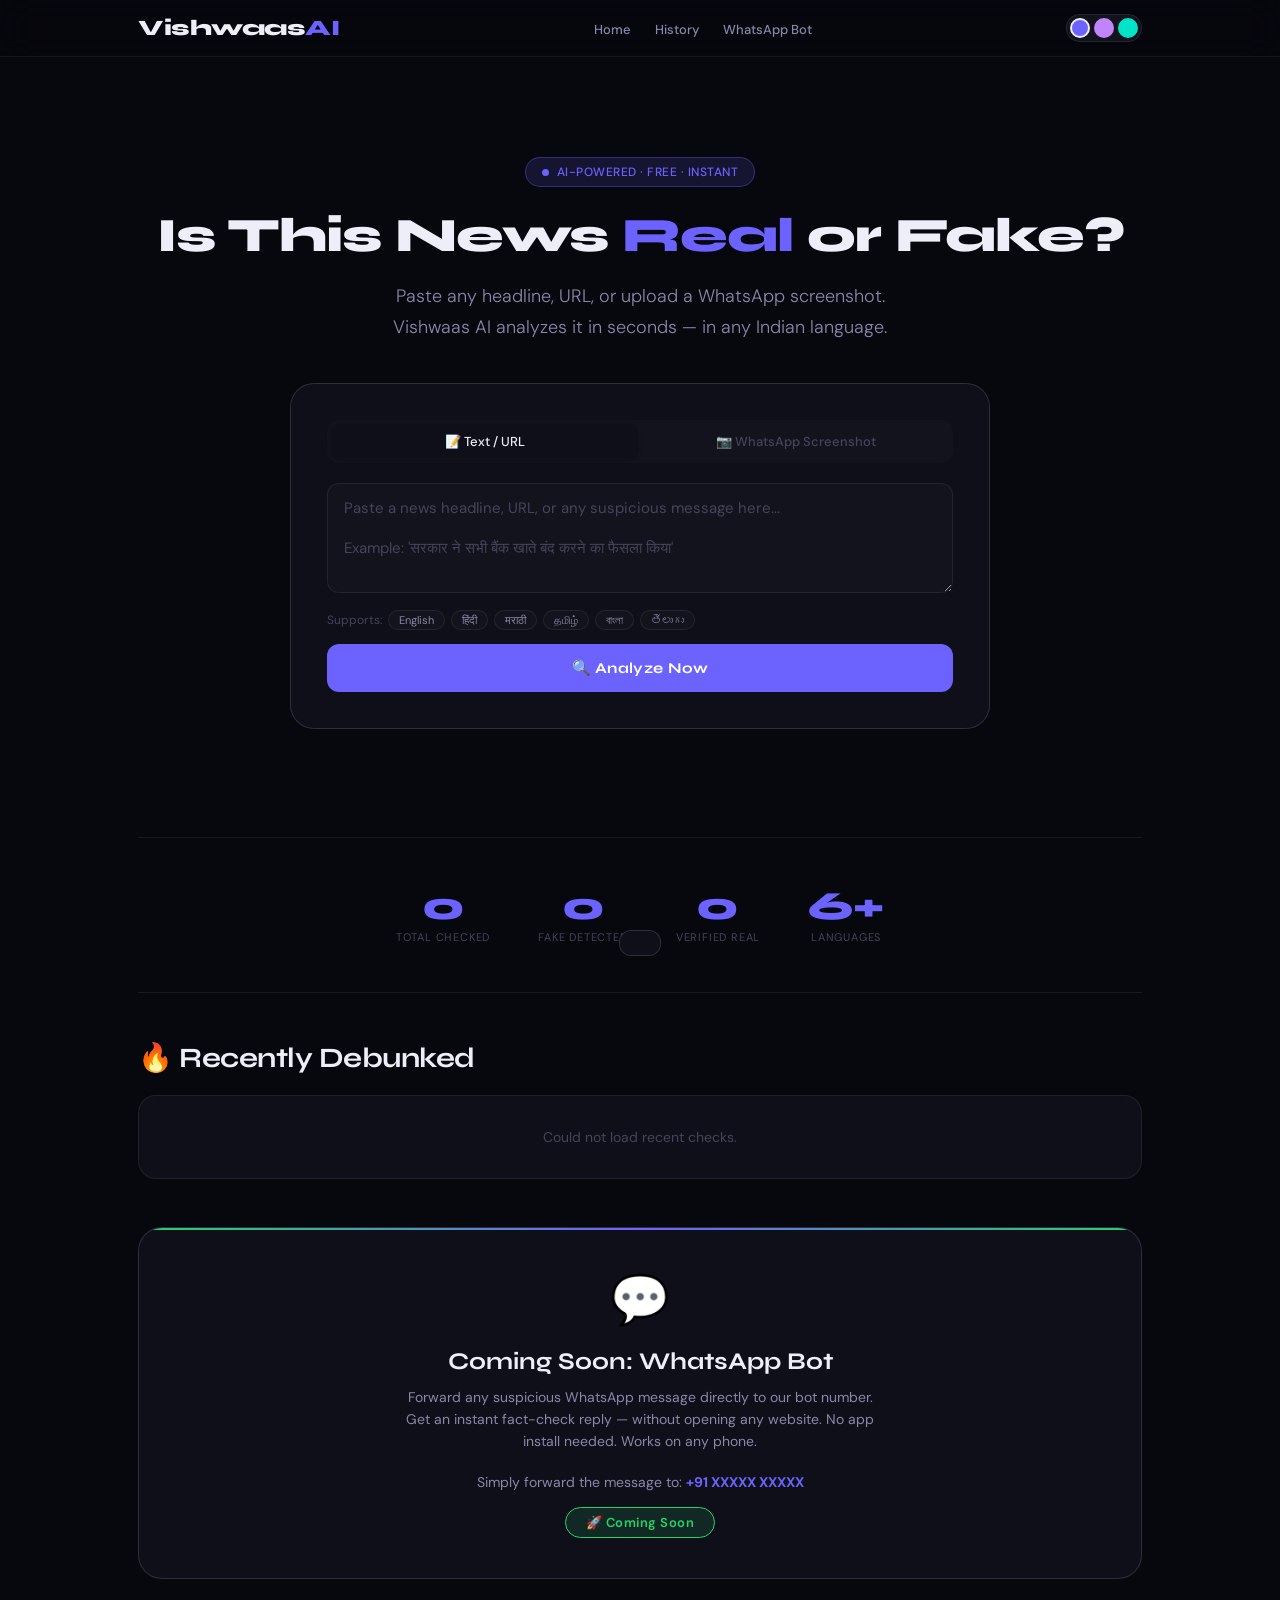
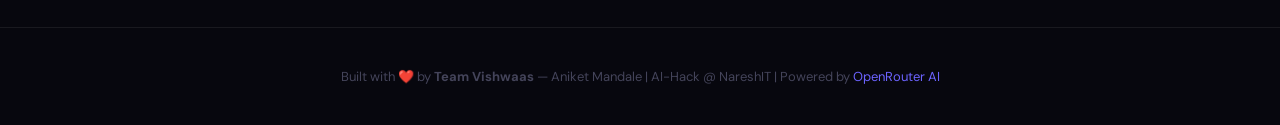
==== frontend/index.html @ a2ff75b3 "Initial commit - Vishwaas AI" ====
<!DOCTYPE html>
<html lang="en" data-theme="purple">
<head>
  <meta charset="UTF-8" />
  <meta name="viewport" content="width=device-width, initial-scale=1.0" />
  <title>Vishwaas AI — Fake News Detector for India</title>
  <meta name="description" content="AI-powered fake news detector for India. Supports Hindi, Marathi, Tamil, Bengali and more." />
  <link rel="stylesheet" href="style.css" />
  <link rel="manifest" href="manifest.json" />
  <meta name="theme-color" content="#6c63ff" />
</head>
<body>

<!-- Loading Overlay -->
<div class="loading-overlay" id="loadingOverlay">
  <div class="loading-spinner"></div>
  <div class="loading-text">Vishwaas AI is analyzing...</div>
  <div class="loading-sub">This takes 3–5 seconds</div>
</div>

<!-- Toast -->
<div class="toast" id="toast"></div>

<!-- Navbar -->
<nav class="navbar">
  <div class="container navbar-inner">
    <a href="index.html" class="navbar-logo">Vishwaas<span>AI</span></a>
    <ul class="navbar-links">
      <li><a href="index.html">Home</a></li>
      <li><a href="history.html">History</a></li>
      <li><a href="#whatsapp">WhatsApp Bot</a></li>
    </ul>
    <div class="navbar-right">
      <div class="theme-switcher">
        <button class="theme-btn t-purple active" onclick="setTheme('purple')" title="Purple"></button>
        <button class="theme-btn t-lilac" onclick="setTheme('lilac')" title="Lilac"></button>
        <button class="theme-btn t-teal" onclick="setTheme('teal')" title="Teal"></button>
      </div>
    </div>
  </div>
</nav>

<!-- Hero -->
<section class="hero">
  <div class="container">
    <div class="hero-badge fadeUp">
      <span class="badge-dot"></span>
      AI-Powered · Free · Instant
    </div>
    <h1 class="hero-title fadeUp d1">
      Is This News <span class="accent">Real</span> or Fake?
    </h1>
    <p class="hero-subtitle fadeUp d2">
      Paste any headline, URL, or upload a WhatsApp screenshot.
      Vishwaas AI analyzes it in seconds — in any Indian language.
    </p>

    <!-- Input Card -->
    <div class="input-card fadeUp d3">

      <!-- Tabs -->
      <div class="input-tabs">
        <button class="tab-btn active" id="tabText" onclick="switchTab('text')">📝 Text / URL</button>
        <button class="tab-btn" id="tabImage" onclick="switchTab('image')">📷 WhatsApp Screenshot</button>
      </div>

      <!-- Text Input -->
      <div id="textInputWrap">
        <textarea
          class="input-field"
          id="textInput"
          placeholder="Paste a news headline, URL, or any suspicious message here...&#10;&#10;Example: 'सरकार ने सभी बैंक खाते बंद करने का फैसला किया'"
          rows="4"
        ></textarea>
      </div>

      <!-- Image Upload -->
      <div class="upload-area" id="uploadArea" onclick="document.getElementById('imageInput').click()">
        <input type="file" id="imageInput" accept="image/*" onchange="handleImageSelect(event)" />
        <div class="upload-icon">📲</div>
        <div class="upload-text">Click to upload WhatsApp screenshot</div>
        <div class="upload-sub">Supports JPG, PNG — Max 5MB</div>
        <img id="uploadPreview" class="upload-preview" alt="Preview" />
      </div>

      <!-- Language Hint -->
      <div class="lang-hint">
        <span>Supports:</span>
        <span class="lang-pill">English</span>
        <span class="lang-pill">हिंदी</span>
        <span class="lang-pill">मराठी</span>
        <span class="lang-pill">தமிழ்</span>
        <span class="lang-pill">বাংলা</span>
        <span class="lang-pill">తెలుగు</span>
      </div>

      <!-- Analyze Button -->
      <button class="btn-analyze" id="analyzeBtn" onclick="analyze()">
        🔍 Analyze Now
      </button>

    </div>
  </div>
</section>

<!-- Stats Strip -->
<section class="container">
  <div class="stats-strip fadeUp">
    <div class="stat-item">
      <div class="stat-num" id="statTotal">0</div>
      <div class="stat-label">Total Checked</div>
    </div>
    <div class="stat-item">
      <div class="stat-num" id="statFake">0</div>
      <div class="stat-label">Fake Detected</div>
    </div>
    <div class="stat-item">
      <div class="stat-num" id="statReal">0</div>
      <div class="stat-label">Verified Real</div>
    </div>
    <div class="stat-item">
      <div class="stat-num" id="statLangs">6+</div>
      <div class="stat-label">Languages</div>
    </div>
  </div>
</section>

<!-- Recently Debunked -->
<section class="container">
  <h2 class="section-title fadeUp">🔥 Recently Debunked</h2>
  <div class="feed-grid" id="feedGrid">
    <!-- Populated by JS -->
    <div class="feed-card">
      <div class="feed-card-top">
        <div class="verdict-badge UNCERTAIN">Loading...</div>
      </div>
      <div class="feed-card-text">Fetching recent checks...</div>
    </div>
  </div>
</section>

<!-- WhatsApp Coming Soon -->
<section class="container" id="whatsapp">
  <div class="whatsapp-section fadeUp">
    <span class="whatsapp-icon">💬</span>
    <h2 class="whatsapp-title">Coming Soon: WhatsApp Bot</h2>
    <p class="whatsapp-desc">
      Forward any suspicious WhatsApp message directly to our bot number.
      Get an instant fact-check reply — without opening any website.
      No app install needed. Works on any phone.
    </p>
    <div style="margin-bottom:16px; font-size:14px; color:var(--text-secondary);">
      Simply forward the message to: <strong style="color:var(--accent)">+91 XXXXX XXXXX</strong>
    </div>
    <span class="coming-soon-badge">🚀 Coming Soon</span>
  </div>
</section>

<!-- Footer -->
<footer class="footer">
  <div class="container">
    <p class="footer-text">
      Built with ❤️ by <strong>Team Vishwaas</strong> — Aniket Mandale |
      AI-Hack @ NareshIT |
      Powered by <a href="https://openrouter.ai" target="_blank">OpenRouter AI</a>
    </p>
  </div>
</footer>

<script>
  // ── CONFIG ──
  const API_URL = 'http://localhost:8000';

  // ── THEME ──
  function setTheme(theme) {
    document.documentElement.setAttribute('data-theme', theme);
    localStorage.setItem('vishwaas-theme', theme);
    document.querySelectorAll('.theme-btn').forEach(btn => btn.classList.remove('active'));
    document.querySelector(`.t-${theme}`).classList.add('active');
  }

  // Load saved theme
  const savedTheme = localStorage.getItem('vishwaas-theme') || 'purple';
  setTheme(savedTheme);

  // ── TABS ──
  let currentTab = 'text';
  function switchTab(tab) {
    currentTab = tab;
    document.getElementById('tabText').classList.toggle('active', tab === 'text');
    document.getElementById('tabImage').classList.toggle('active', tab === 'image');
    document.getElementById('textInputWrap').style.display = tab === 'text' ? 'block' : 'none';
    document.getElementById('uploadArea').classList.toggle('active-tab', tab === 'image');
  }

  // ── IMAGE UPLOAD ──
  let selectedFile = null;
  function handleImageSelect(event) {
    const file = event.target.files[0];
    if (!file) return;
    selectedFile = file;
    const reader = new FileReader();
    reader.onload = (e) => {
      const preview = document.getElementById('uploadPreview');
      preview.src = e.target.result;
      preview.style.display = 'block';
    };
    reader.readAsDataURL(file);
  }

  // ── ANALYZE ──
  async function analyze() {
    const btn = document.getElementById('analyzeBtn');
    const overlay = document.getElementById('loadingOverlay');

    if (currentTab === 'text') {
      const text = document.getElementById('textInput').value.trim();
      if (!text || text.length < 5) {
        showToast('Please enter a headline or URL to analyze', 'error');
        return;
      }
      btn.disabled = true;
      btn.innerHTML = '<div class="btn-spinner"></div> Analyzing...';
      overlay.classList.add('show');

      try {
        const response = await fetch(`${API_URL}/analyze`, {
          method: 'POST',
          headers: { 'Content-Type': 'application/json' },
          body: JSON.stringify({ text: text, input_type: 'text' })
        });

        if (!response.ok) throw new Error('Analysis failed');
        const result = await response.json();
        sessionStorage.setItem('vishwaas-result', JSON.stringify(result));
        sessionStorage.setItem('vishwaas-input', text);
        window.location.href = 'result.html';

      } catch (err) {
        overlay.classList.remove('show');
        showToast('Analysis failed. Please try again.', 'error');
        btn.disabled = false;
        btn.innerHTML = '🔍 Analyze Now';
      }

    } else {
      if (!selectedFile) {
        showToast('Please select an image to analyze', 'error');
        return;
      }
      btn.disabled = true;
      btn.innerHTML = '<div class="btn-spinner"></div> Reading image...';
      overlay.classList.add('show');

      try {
        const formData = new FormData();
        formData.append('file', selectedFile);

        const response = await fetch(`${API_URL}/analyze-image`, {
          method: 'POST',
          body: formData
        });

        if (!response.ok) throw new Error('Image analysis failed');
        const result = await response.json();
        sessionStorage.setItem('vishwaas-result', JSON.stringify(result));
        sessionStorage.setItem('vishwaas-input', `[Image: ${selectedFile.name}]`);
        window.location.href = 'result.html';

      } catch (err) {
        overlay.classList.remove('show');
        showToast('Image analysis failed. Please try again.', 'error');
        btn.disabled = false;
        btn.innerHTML = '🔍 Analyze Now';
      }
    }
  }

  // ── LOAD STATS ──
  async function loadStats() {
    try {
      const res = await fetch(`${API_URL}/stats`);
      const data = await res.json();
      animateNum('statTotal', data.total);
      animateNum('statFake', data.fake);
      animateNum('statReal', data.real);
    } catch (e) {}
  }

  function animateNum(id, target) {
    const el = document.getElementById(id);
    if (!el || target === 0) return;
    let current = 0;
    const step = Math.ceil(target / 30);
    const interval = setInterval(() => {
      current = Math.min(current + step, target);
      el.textContent = current;
      if (current >= target) clearInterval(interval);
    }, 40);
  }

  // ── LOAD RECENT FEED ──
  async function loadFeed() {
    try {
      const res = await fetch(`${API_URL}/recent?limit=6`);
      const data = await res.json();
      const grid = document.getElementById('feedGrid');

      if (!data.checks || data.checks.length === 0) {
        grid.innerHTML = `
          <div class="feed-card" style="grid-column:1/-1; text-align:center; padding:32px;">
            <div style="color:var(--text-muted); font-size:14px;">
              No checks yet — be the first to analyze something!
            </div>
          </div>`;
        return;
      }

      grid.innerHTML = data.checks.map(check => `
        <div class="feed-card fadeIn">
          <div class="feed-card-top">
            <span class="verdict-badge ${check.verdict}">${check.verdict}</span>
            <span style="font-size:12px;color:var(--text-muted)">${check.overall_score}/100</span>
          </div>
          <div class="feed-card-text">${escapeHtml(check.input_text)}</div>
          <div class="feed-card-meta">
            <span>🌐 ${check.detected_language || 'Unknown'}</span>
            <span>${timeAgo(check.created_at)}</span>
          </div>
        </div>
      `).join('');
    } catch (e) {
      document.getElementById('feedGrid').innerHTML = `
        <div class="feed-card" style="grid-column:1/-1; text-align:center; padding:32px;">
          <div style="color:var(--text-muted); font-size:14px;">Could not load recent checks.</div>
        </div>`;
    }
  }

  // ── TOAST ──
  function showToast(msg, type = '') {
    const toast = document.getElementById('toast');
    toast.textContent = msg;
    toast.className = `toast show ${type}`;
    setTimeout(() => toast.classList.remove('show'), 3000);
  }

  // ── HELPERS ──
  function escapeHtml(text) {
    return text.replace(/&/g,'&amp;').replace(/</g,'&lt;').replace(/>/g,'&gt;').replace(/"/g,'&quot;');
  }

  function timeAgo(dateStr) {
    const diff = (Date.now() - new Date(dateStr)) / 1000;
    if (diff < 60) return 'just now';
    if (diff < 3600) return `${Math.floor(diff/60)}m ago`;
    if (diff < 86400) return `${Math.floor(diff/3600)}h ago`;
    return `${Math.floor(diff/86400)}d ago`;
  }

  // Enter key to analyze
  document.getElementById('textInput').addEventListener('keydown', (e) => {
    if (e.key === 'Enter' && e.ctrlKey) analyze();
  });

  // Init
  loadStats();
  loadFeed();
</script>

</body>
</html>
---- frontend/style.css ----
@import url('https://fonts.googleapis.com/css2?family=Syne:wght@400;600;700;800&family=DM+Sans:ital,opsz,wght@0,9..40,300;0,9..40,400;0,9..40,500&display=swap');

*, *::before, *::after { box-sizing: border-box; margin: 0; padding: 0; }

/* ── THEME VARIABLES ── */
:root {
  --font-display: 'Syne', sans-serif;
  --font-body: 'DM Sans', sans-serif;
  --radius-sm: 8px;
  --radius-md: 12px;
  --radius-lg: 18px;
  --radius-xl: 24px;
}

/* Theme 1: Purple (default) */
[data-theme="purple"], :root {
  --bg: #07070e;
  --bg-card: #0f0f1a;
  --bg-input: #13131e;
  --bg-hover: #1a1a28;
  --border: rgba(255,255,255,0.07);
  --border-md: rgba(255,255,255,0.13);
  --text-primary: #eeeef8;
  --text-secondary: #8888a8;
  --text-muted: #44445a;
  --accent: #6c63ff;
  --accent-light: #8b85ff;
  --accent-dim: rgba(108,99,255,0.15);
  --accent-glow: rgba(108,99,255,0.35);
  --real: #00e676;
  --real-bg: rgba(0,230,118,0.1);
  --fake: #ff3d57;
  --fake-bg: rgba(255,61,87,0.1);
  --uncertain: #ffd740;
  --uncertain-bg: rgba(255,215,64,0.1);
}

/* Theme 2: Lilac */
[data-theme="lilac"] {
  --bg: #0e0a14;
  --bg-card: #160f20;
  --bg-input: #1c1428;
  --bg-hover: #231a30;
  --border: rgba(200,180,255,0.08);
  --border-md: rgba(200,180,255,0.15);
  --text-primary: #f0ecff;
  --text-secondary: #9980cc;
  --text-muted: #4a3870;
  --accent: #c084fc;
  --accent-light: #d8b4fe;
  --accent-dim: rgba(192,132,252,0.12);
  --accent-glow: rgba(192,132,252,0.3);
  --real: #00e676;
  --real-bg: rgba(0,230,118,0.1);
  --fake: #ff3d57;
  --fake-bg: rgba(255,61,87,0.1);
  --uncertain: #ffd740;
  --uncertain-bg: rgba(255,215,64,0.1);
}

/* Theme 4: Teal */
[data-theme="teal"] {
  --bg: #020f0f;
  --bg-card: #051515;
  --bg-input: #071a1a;
  --bg-hover: #0a2020;
  --border: rgba(0,255,200,0.07);
  --border-md: rgba(0,255,200,0.14);
  --text-primary: #e0fff8;
  --text-secondary: #60a898;
  --text-muted: #2a5048;
  --accent: #00e5c8;
  --accent-light: #33ebd4;
  --accent-dim: rgba(0,229,200,0.12);
  --accent-glow: rgba(0,229,200,0.3);
  --real: #00e676;
  --real-bg: rgba(0,230,118,0.1);
  --fake: #ff3d57;
  --fake-bg: rgba(255,61,87,0.1);
  --uncertain: #ffd740;
  --uncertain-bg: rgba(255,215,64,0.1);
}

/* ── BASE ── */
html { scroll-behavior: smooth; }
body {
  font-family: var(--font-body);
  background: var(--bg);
  color: var(--text-primary);
  min-height: 100vh;
  -webkit-font-smoothing: antialiased;
  transition: background 0.3s, color 0.3s;
}
::-webkit-scrollbar { width: 5px; }
::-webkit-scrollbar-track { background: transparent; }
::-webkit-scrollbar-thumb { background: var(--border-md); border-radius: 99px; }

/* ── ANIMATIONS ── */
@keyframes fadeUp {
  from { opacity:0; transform:translateY(20px); }
  to { opacity:1; transform:translateY(0); }
}
@keyframes fadeIn { from { opacity:0; } to { opacity:1; } }
@keyframes spin { to { transform:rotate(360deg); } }
@keyframes pulse {
  0%,100% { opacity:1; transform:scale(1); }
  50% { opacity:0.5; transform:scale(0.85); }
}
@keyframes gauge {
  from { stroke-dashoffset: 280; }
}

.fadeUp { animation: fadeUp 0.5s cubic-bezier(.22,1,.36,1) both; }
.fadeIn { animation: fadeIn 0.4s ease both; }
.d1 { animation-delay: 0.1s; }
.d2 { animation-delay: 0.2s; }
.d3 { animation-delay: 0.3s; }
.d4 { animation-delay: 0.4s; }
.d5 { animation-delay: 0.5s; }

/* ── LAYOUT ── */
.container {
  width: 100%;
  max-width: 1100px;
  margin: 0 auto;
  padding: 0 16px;
}
@media(min-width:640px) { .container { padding: 0 28px; } }
@media(min-width:1024px) { .container { padding: 0 48px; } }

/* ── NAVBAR ── */
.navbar {
  position: sticky;
  top: 0;
  z-index: 100;
  background: rgba(7,7,14,0.85);
  backdrop-filter: blur(20px);
  border-bottom: 1px solid var(--border);
  padding: 14px 0;
  transition: background 0.3s;
}
[data-theme="blue"] .navbar { background: rgba(240,244,255,0.9); }

.navbar-inner {
  display: flex;
  align-items: center;
  justify-content: space-between;
  gap: 16px;
}
.navbar-logo {
  font-family: var(--font-display);
  font-size: clamp(16px, 4vw, 22px);
  font-weight: 800;
  letter-spacing: -0.5px;
  color: var(--text-primary);
  text-decoration: none;
  white-space: nowrap;
}
.navbar-logo span { color: var(--accent); }

.navbar-links {
  display: none;
  gap: 24px;
  list-style: none;
}
@media(min-width:640px) { .navbar-links { display: flex; } }
.navbar-links a {
  font-size: 13px;
  font-weight: 500;
  color: var(--text-secondary);
  text-decoration: none;
  transition: color 0.2s;
}
.navbar-links a:hover { color: var(--text-primary); }

.navbar-right {
  display: flex;
  align-items: center;
  gap: 8px;
}

/* Theme switcher */
.theme-switcher {
  display: flex;
  gap: 4px;
  background: var(--bg-input);
  border: 1px solid var(--border);
  border-radius: 99px;
  padding: 3px;
}
.theme-btn {
  width: 20px;
  height: 20px;
  border-radius: 50%;
  border: 2px solid transparent;
  cursor: pointer;
  transition: transform 0.2s, border-color 0.2s;
}
.theme-btn:hover { transform: scale(1.2); }
.theme-btn.active { border-color: var(--text-primary); }
.theme-btn.t-purple { background: #6c63ff; }
.theme-btn.t-lilac  { background: #c084fc; }
.theme-btn.t-teal   { background: #00e5c8; }

/* ── HERO ── */
.hero {
  padding: clamp(48px,10vw,100px) 0 clamp(32px,6vw,60px);
  text-align: center;
}
.hero-badge {
  display: inline-flex;
  align-items: center;
  gap: 8px;
  background: var(--accent-dim);
  border: 1px solid var(--accent-glow);
  border-radius: 99px;
  padding: 6px 16px;
  font-size: 12px;
  font-weight: 500;
  color: var(--accent);
  margin-bottom: 24px;
  letter-spacing: 0.5px;
  text-transform: uppercase;
}
.badge-dot {
  width: 7px; height: 7px;
  background: var(--accent);
  border-radius: 50%;
  animation: pulse 1.5s ease infinite;
}
.hero-title {
  font-family: var(--font-display);
  font-size: clamp(24px,5vw,48px);
  font-weight: 800;
  line-height: 1.05;
  letter-spacing: -1px;
  margin-bottom: 20px;
}
.hero-title .accent { color: var(--accent); }
.hero-title .devanagari {
  font-size: clamp(14px,3vw,22px);
  font-weight: 400;
  color: var(--text-secondary);
  letter-spacing: 0;
  display: block;
  margin-top: 8px;
}
.hero-subtitle {
  font-size: clamp(14px,2.5vw,18px);
  color: var(--text-secondary);
  max-width: 520px;
  margin: 0 auto 40px;
  font-weight: 300;
  line-height: 1.7;
}

/* ── INPUT CARD ── */
.input-card {
  background: var(--bg-card);
  border: 1px solid var(--border-md);
  border-radius: var(--radius-xl);
  padding: clamp(20px,4vw,36px);
  max-width: 700px;
  margin: 0 auto;
}
.input-tabs {
  display: flex;
  gap: 4px;
  background: var(--bg-input);
  border-radius: var(--radius-md);
  padding: 4px;
  margin-bottom: 20px;
}
.tab-btn {
  flex: 1;
  padding: 9px 0;
  border: none;
  border-radius: 9px;
  background: transparent;
  color: var(--text-muted);
  font-family: var(--font-body);
  font-size: 13px;
  font-weight: 500;
  cursor: pointer;
  transition: all 0.2s;
}
.tab-btn.active {
  background: var(--bg-card);
  color: var(--text-primary);
  box-shadow: 0 1px 4px rgba(0,0,0,0.3);
}
.input-field {
  width: 100%;
  background: var(--bg-input);
  border: 1px solid var(--border);
  border-radius: var(--radius-md);
  padding: 14px 16px;
  color: var(--text-primary);
  font-family: var(--font-body);
  font-size: 15px;
  resize: vertical;
  min-height: 90px;
  outline: none;
  transition: border-color 0.2s, box-shadow 0.2s;
  margin-bottom: 12px;
}
.input-field::placeholder { color: var(--text-muted); }
.input-field:focus {
  border-color: var(--accent);
  box-shadow: 0 0 0 3px var(--accent-dim);
}

/* Image upload area */
.upload-area {
  border: 2px dashed var(--border-md);
  border-radius: var(--radius-md);
  padding: 32px 20px;
  text-align: center;
  cursor: pointer;
  transition: all 0.2s;
  margin-bottom: 12px;
  display: none;
}
.upload-area.active-tab { display: block; }
.upload-area:hover {
  border-color: var(--accent);
  background: var(--accent-dim);
}
.upload-area input { display: none; }
.upload-icon {
  font-size: 32px;
  margin-bottom: 8px;
  color: var(--accent);
}
.upload-text { font-size: 14px; color: var(--text-secondary); }
.upload-sub { font-size: 12px; color: var(--text-muted); margin-top: 4px; }
.upload-preview {
  max-width: 100%;
  max-height: 200px;
  border-radius: var(--radius-sm);
  margin-top: 12px;
  display: none;
}

.lang-hint {
  font-size: 12px;
  color: var(--text-muted);
  margin-bottom: 14px;
  display: flex;
  align-items: center;
  gap: 6px;
  flex-wrap: wrap;
}
.lang-pill {
  background: var(--bg-input);
  border: 1px solid var(--border);
  border-radius: 99px;
  padding: 2px 10px;
  font-size: 11px;
  color: var(--text-secondary);
}

.btn-analyze {
  width: 100%;
  padding: 15px 24px;
  background: var(--accent);
  color: #fff;
  border: none;
  border-radius: var(--radius-md);
  font-family: var(--font-display);
  font-size: 15px;
  font-weight: 700;
  cursor: pointer;
  transition: all 0.2s;
  display: flex;
  align-items: center;
  justify-content: center;
  gap: 8px;
  letter-spacing: 0.3px;
}
[data-theme="blue"] .btn-analyze { color: #fff; }
.btn-analyze:hover { opacity: 0.9; transform: translateY(-1px); }
.btn-analyze:active { transform: translateY(0); }
.btn-analyze:disabled { opacity: 0.5; cursor: not-allowed; transform: none; }
.btn-spinner {
  width: 16px; height: 16px;
  border: 2px solid rgba(255,255,255,0.3);
  border-top-color: #fff;
  border-radius: 50%;
  animation: spin 0.7s linear infinite;
}

/* ── STATS STRIP ── */
.stats-strip {
  display: flex;
  justify-content: center;
  flex-wrap: wrap;
  gap: clamp(16px,4vw,48px);
  padding: clamp(24px,5vw,48px) 0;
  border-top: 1px solid var(--border);
  border-bottom: 1px solid var(--border);
  margin: 48px 0;
}
.stat-item { text-align: center; }
.stat-num {
  font-family: var(--font-display);
  font-size: clamp(28px,5vw,40px);
  font-weight: 800;
  color: var(--accent);
  line-height: 1;
}
.stat-label {
  font-size: 11px;
  color: var(--text-muted);
  letter-spacing: 0.8px;
  text-transform: uppercase;
  margin-top: 4px;
}

/* ── RECENT FEED ── */
.section-title {
  font-family: var(--font-display);
  font-size: clamp(20px,4vw,28px);
  font-weight: 700;
  letter-spacing: -0.5px;
  margin-bottom: 20px;
}
.feed-grid {
  display: grid;
  grid-template-columns: 1fr;
  gap: 12px;
  margin-bottom: 48px;
}
@media(min-width:640px) { .feed-grid { grid-template-columns: 1fr 1fr; } }
@media(min-width:1024px) { .feed-grid { grid-template-columns: 1fr 1fr 1fr; } }

.feed-card {
  background: var(--bg-card);
  border: 1px solid var(--border);
  border-radius: var(--radius-lg);
  padding: 16px;
  transition: border-color 0.2s, transform 0.2s;
  cursor: pointer;
}
.feed-card:hover {
  border-color: var(--border-md);
  transform: translateY(-2px);
}
.feed-card-top {
  display: flex;
  align-items: center;
  justify-content: space-between;
  margin-bottom: 10px;
}
.feed-card-text {
  font-size: 13px;
  color: var(--text-secondary);
  line-height: 1.5;
  display: -webkit-box;
  -webkit-line-clamp: 2;
  -webkit-box-orient: vertical;
  overflow: hidden;
}
.feed-card-meta {
  font-size: 11px;
  color: var(--text-muted);
  margin-top: 8px;
  display: flex;
  gap: 8px;
  flex-wrap: wrap;
}

/* ── VERDICT BADGE ── */
.verdict-badge {
  display: inline-flex;
  align-items: center;
  gap: 6px;
  padding: 4px 12px;
  border-radius: 99px;
  font-size: 11px;
  font-weight: 700;
  letter-spacing: 0.8px;
  text-transform: uppercase;
  white-space: nowrap;
}
.verdict-badge.REAL { background: var(--real-bg); color: var(--real); border: 1px solid var(--real); }
.verdict-badge.FAKE { background: var(--fake-bg); color: var(--fake); border: 1px solid var(--fake); }
.verdict-badge.UNCERTAIN { background: var(--uncertain-bg); color: var(--uncertain); border: 1px solid var(--uncertain); }

/* Large verdict badge for result page */
.verdict-badge-lg {
  display: inline-flex;
  align-items: center;
  gap: 10px;
  padding: 12px 28px;
  border-radius: 99px;
  font-family: var(--font-display);
  font-size: clamp(18px,4vw,26px);
  font-weight: 800;
  letter-spacing: 1px;
  text-transform: uppercase;
  margin-bottom: 16px;
}
.verdict-badge-lg.REAL { background: var(--real-bg); color: var(--real); border: 2px solid var(--real); }
.verdict-badge-lg.FAKE { background: var(--fake-bg); color: var(--fake); border: 2px solid var(--fake); }
.verdict-badge-lg.UNCERTAIN { background: var(--uncertain-bg); color: var(--uncertain); border: 2px solid var(--uncertain); }

/* ── WHATSAPP COMING SOON ── */
.whatsapp-section {
  background: var(--bg-card);
  border: 1px solid var(--border-md);
  border-radius: var(--radius-xl);
  padding: clamp(24px,4vw,40px);
  text-align: center;
  margin: 48px 0;
  position: relative;
  overflow: hidden;
}
.whatsapp-section::before {
  content: '';
  position: absolute;
  top: 0; left: 0; right: 0;
  height: 2px;
  background: linear-gradient(90deg, #25D366, var(--accent), #25D366);
}
.whatsapp-icon {
  font-size: 48px;
  margin-bottom: 16px;
  display: block;
}
.whatsapp-title {
  font-family: var(--font-display);
  font-size: clamp(18px,3vw,24px);
  font-weight: 700;
  margin-bottom: 10px;
}
.whatsapp-desc {
  font-size: 14px;
  color: var(--text-secondary);
  max-width: 480px;
  margin: 0 auto 20px;
  line-height: 1.6;
}
.coming-soon-badge {
  display: inline-block;
  background: #25D36620;
  color: #25D366;
  border: 1px solid #25D366;
  border-radius: 99px;
  padding: 6px 20px;
  font-size: 13px;
  font-weight: 600;
  letter-spacing: 0.5px;
}

/* ── RESULT PAGE ── */
.result-page { padding: clamp(24px,5vw,56px) 0; }
.result-hero {
  text-align: center;
  margin-bottom: clamp(24px,4vw,40px);
}
.result-summary {
  font-size: clamp(14px,2.5vw,17px);
  color: var(--text-secondary);
  max-width: 560px;
  margin: 0 auto 8px;
  line-height: 1.6;
}
.result-lang {
  font-size: 12px;
  color: var(--text-muted);
  margin-top: 8px;
}

/* Result grid */
.result-grid {
  display: grid;
  gap: clamp(12px,2vw,20px);
  grid-template-columns: 1fr;
  margin-bottom: 24px;
}
@media(min-width:640px) { .result-grid { grid-template-columns: 1fr 1fr; } }
@media(min-width:1024px) { .result-grid { grid-template-columns: 1fr 1fr 1fr; } }

.result-card {
  background: var(--bg-card);
  border: 1px solid var(--border);
  border-radius: var(--radius-lg);
  padding: clamp(16px,3vw,24px);
}
.result-card-label {
  font-size: 11px;
  font-weight: 600;
  letter-spacing: 1px;
  text-transform: uppercase;
  color: var(--text-muted);
  margin-bottom: 14px;
}

/* Gauge */
.gauge-wrap {
  display: flex;
  flex-direction: column;
  align-items: center;
  grid-column: 1 / -1;
}
@media(min-width:640px) { .gauge-wrap { grid-column: auto; } }
.gauge-svg { width: 100%; max-width: 180px; }
.gauge-track { fill: none; stroke: var(--bg-input); stroke-width: 16; }
.gauge-fill {
  fill: none;
  stroke-width: 16;
  stroke-linecap: round;
  transform: rotate(-90deg);
  transform-origin: 50% 50%;
  animation: gauge 1.2s ease both 0.3s;
}
.gauge-score {
  font-family: var(--font-display);
  font-size: 36px;
  font-weight: 800;
  fill: var(--text-primary);
  text-anchor: middle;
  dominant-baseline: central;
}
.gauge-label {
  font-size: 11px;
  fill: var(--text-muted);
  text-anchor: middle;
  dominant-baseline: central;
  letter-spacing: 1px;
  text-transform: uppercase;
}

/* Breakdown bars */
.breakdown-list { display: flex; flex-direction: column; gap: 14px; }
.breakdown-item {}
.breakdown-top {
  display: flex;
  justify-content: space-between;
  font-size: 13px;
  margin-bottom: 6px;
}
.breakdown-name { color: var(--text-secondary); }
.breakdown-score { font-weight: 600; color: var(--text-primary); }
.breakdown-bar {
  height: 6px;
  background: var(--bg-input);
  border-radius: 99px;
  overflow: hidden;
}
.breakdown-fill {
  height: 100%;
  border-radius: 99px;
  transition: width 1s ease;
  background: var(--accent);
}
.breakdown-fill.high { background: var(--fake); }
.breakdown-fill.medium { background: var(--uncertain); }
.breakdown-fill.low { background: var(--real); }

/* Flagged words */
.flagged-wrap {
  display: flex;
  flex-wrap: wrap;
  gap: 8px;
  margin-top: 4px;
}
.flagged-word {
  background: var(--fake-bg);
  color: var(--fake);
  border: 1px solid var(--fake);
  border-radius: var(--radius-sm);
  padding: 4px 12px;
  font-size: 13px;
  font-weight: 500;
}

/* Reasons list */
.reasons-list { list-style: none; display: flex; flex-direction: column; gap: 10px; }
.reason-item {
  display: flex;
  align-items: flex-start;
  gap: 10px;
  font-size: 14px;
  color: var(--text-secondary);
  line-height: 1.5;
}
.reason-dot {
  width: 6px; height: 6px;
  border-radius: 50%;
  background: var(--accent);
  margin-top: 6px;
  flex-shrink: 0;
}

/* Sources */
.sources-list { display: flex; flex-direction: column; gap: 8px; }
.source-item {
  display: flex;
  align-items: center;
  gap: 8px;
  font-size: 13px;
  color: var(--accent);
  text-decoration: none;
  padding: 8px 12px;
  background: var(--bg-input);
  border-radius: var(--radius-sm);
  transition: background 0.2s;
  word-break: break-all;
}
.source-item:hover { background: var(--accent-dim); }

/* Action buttons */
.action-btns {
  display: flex;
  gap: 12px;
  flex-wrap: wrap;
  margin-top: 24px;
  justify-content: center;
}
.btn-secondary {
  padding: 12px 24px;
  background: var(--bg-card);
  color: var(--text-primary);
  border: 1px solid var(--border-md);
  border-radius: var(--radius-md);
  font-family: var(--font-body);
  font-size: 14px;
  font-weight: 500;
  cursor: pointer;
  transition: all 0.2s;
  text-decoration: none;
  display: inline-flex;
  align-items: center;
  gap: 8px;
}
.btn-secondary:hover { border-color: var(--accent); color: var(--accent); }

/* ── HISTORY PAGE ── */
.history-page { padding: clamp(24px,5vw,56px) 0; }
.page-title {
  font-family: var(--font-display);
  font-size: clamp(24px,5vw,40px);
  font-weight: 800;
  letter-spacing: -1px;
  margin-bottom: 6px;
}
.page-subtitle { color: var(--text-secondary); font-size: 15px; margin-bottom: 28px; }

/* Filter buttons */
.filter-btns {
  display: flex;
  gap: 8px;
  flex-wrap: wrap;
  margin-bottom: 24px;
}
.filter-btn {
  padding: 7px 18px;
  border-radius: 99px;
  border: 1px solid var(--border-md);
  background: transparent;
  color: var(--text-secondary);
  font-family: var(--font-body);
  font-size: 13px;
  font-weight: 500;
  cursor: pointer;
  transition: all 0.2s;
}
.filter-btn:hover, .filter-btn.active {
  background: var(--accent-dim);
  border-color: var(--accent);
  color: var(--accent);
}

/* History table */
.table-wrap { overflow-x: auto; -webkit-overflow-scrolling: touch; }
.history-table {
  width: 100%;
  border-collapse: collapse;
  font-size: 14px;
  min-width: 540px;
}
.history-table th {
  text-align: left;
  padding: 10px 16px;
  font-size: 11px;
  font-weight: 600;
  letter-spacing: 0.8px;
  text-transform: uppercase;
  color: var(--text-muted);
  border-bottom: 1px solid var(--border);
}
.history-table td {
  padding: 14px 16px;
  border-bottom: 1px solid var(--border);
  color: var(--text-secondary);
  vertical-align: middle;
}
.history-table tr:hover td { background: var(--bg-hover); }
.history-table .input-cell {
  max-width: 280px;
  white-space: nowrap;
  overflow: hidden;
  text-overflow: ellipsis;
  color: var(--text-primary);
}

/* ── LOADING ── */
.loading-overlay {
  display: none;
  position: fixed;
  top: 0; left: 0; right: 0; bottom: 0;
  background: rgba(7,7,14,0.85);
  backdrop-filter: blur(8px);
  z-index: 999;
  align-items: center;
  justify-content: center;
  flex-direction: column;
  gap: 16px;
}
.loading-overlay.show { display: flex; }
.loading-spinner {
  width: 48px; height: 48px;
  border: 3px solid var(--border-md);
  border-top-color: var(--accent);
  border-radius: 50%;
  animation: spin 0.8s linear infinite;
}
.loading-text {
  font-family: var(--font-display);
  font-size: 18px;
  font-weight: 600;
  color: var(--text-primary);
}
.loading-sub { font-size: 13px; color: var(--text-secondary); }

/* ── ERROR / TOAST ── */
.toast {
  position: fixed;
  bottom: 24px;
  left: 50%;
  transform: translateX(-50%) translateY(80px);
  background: var(--bg-card);
  border: 1px solid var(--border-md);
  border-radius: var(--radius-md);
  padding: 12px 20px;
  font-size: 14px;
  color: var(--text-primary);
  z-index: 1000;
  transition: transform 0.3s;
  white-space: nowrap;
}
.toast.show { transform: translateX(-50%) translateY(0); }
.toast.error { border-color: var(--fake); color: var(--fake); }
.toast.success { border-color: var(--real); color: var(--real); }

/* ── FOOTER ── */
.footer {
  border-top: 1px solid var(--border);
  padding: clamp(24px,4vw,40px) 0;
  margin-top: 48px;
  text-align: center;
}
.footer-text { font-size: 13px; color: var(--text-muted); }
.footer-text a { color: var(--accent); text-decoration: none; }

/* ── 404 PAGE ── */
.not-found {
  min-height: 80vh;
  display: flex;
  flex-direction: column;
  align-items: center;
  justify-content: center;
  text-align: center;
  padding: 40px 20px;
}
.not-found-num {
  font-family: var(--font-display);
  font-size: clamp(80px,20vw,160px);
  font-weight: 800;
  color: var(--accent);
  line-height: 1;
  opacity: 0.3;
}
.not-found-title {
  font-family: var(--font-display);
  font-size: clamp(22px,5vw,36px);
  font-weight: 700;
  margin: 16px 0 8px;
}
.not-found-sub { color: var(--text-secondary); font-size: 15px; margin-bottom: 28px; }
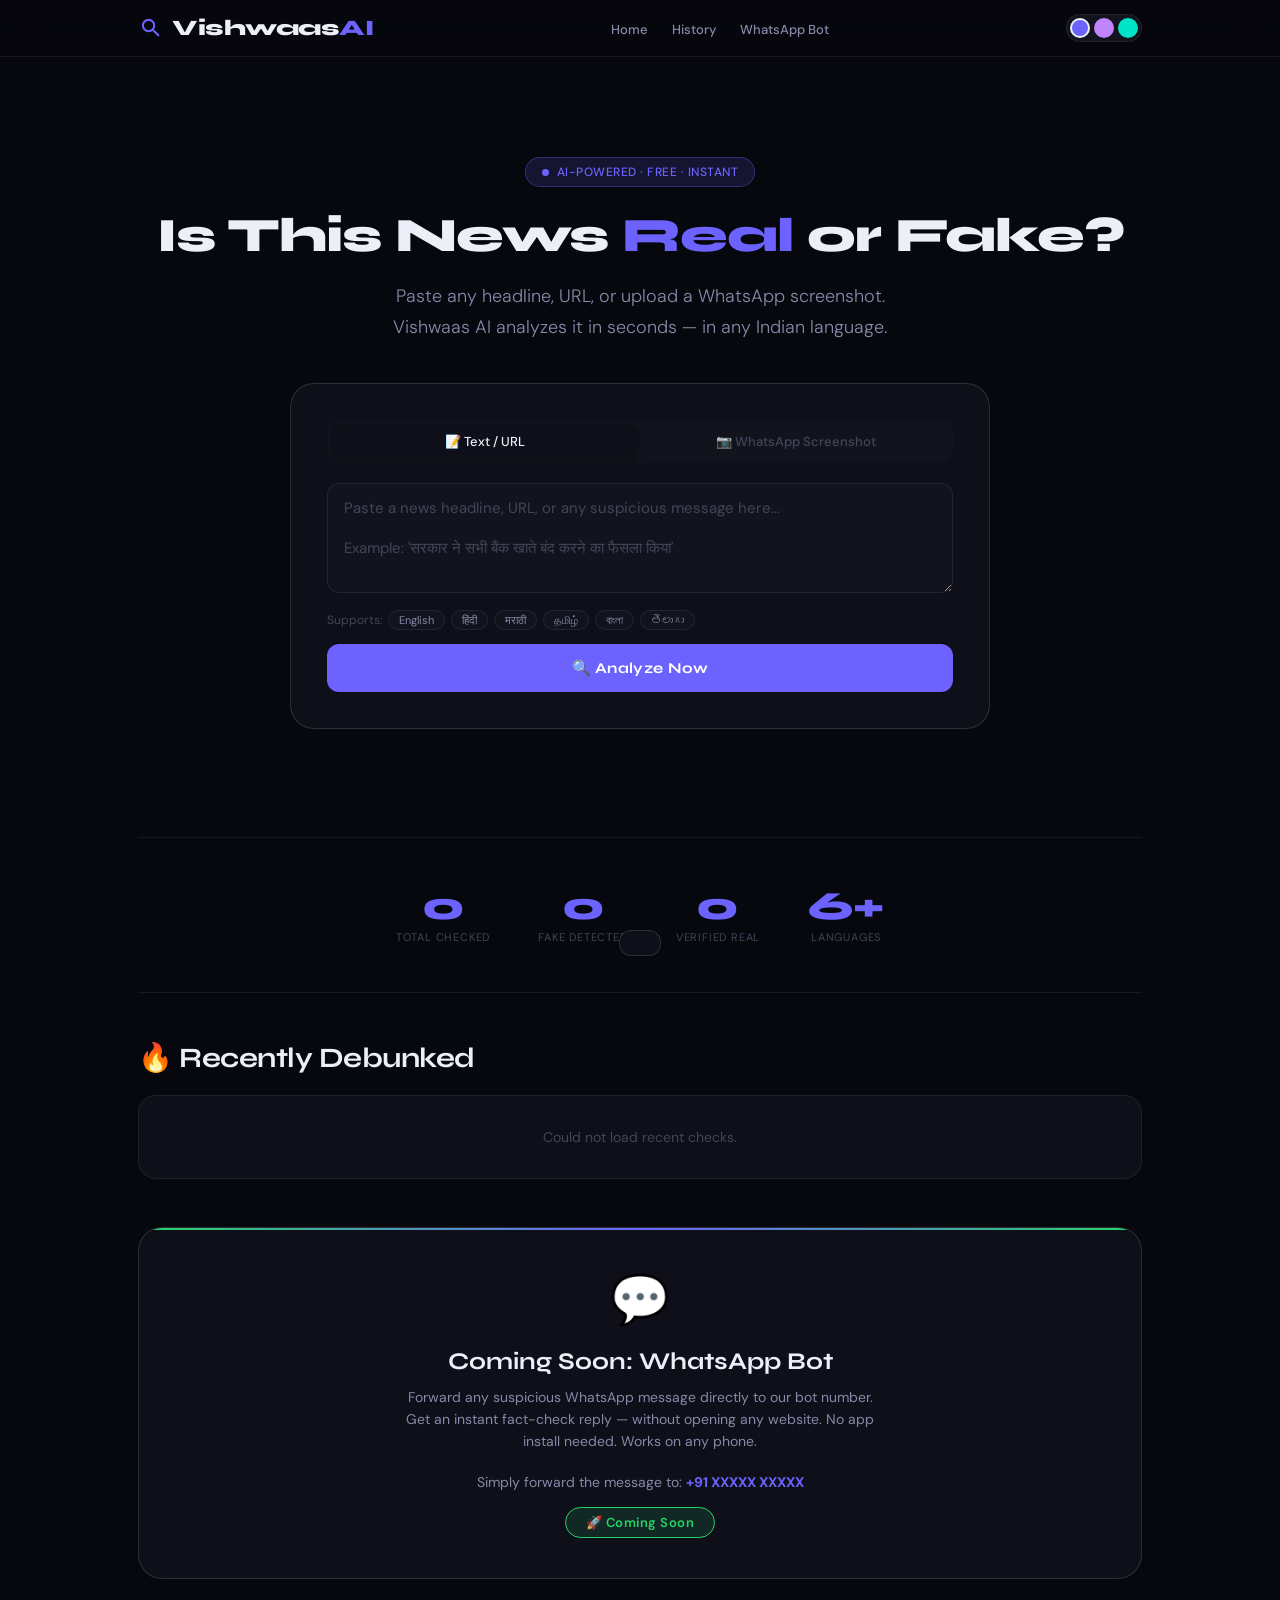
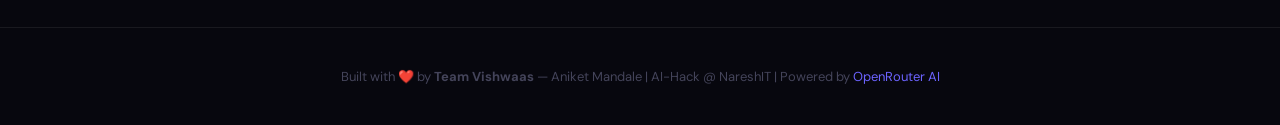
==== commit da052dfb: "Add magnifying glass logo, favicon, clickable sources, device History" ====
--- a/frontend/index.html
+++ b/frontend/index.html
@@ -7,6 +7,7 @@
   <meta name="description" content="AI-powered fake news detector for India. Supports Hindi, Marathi, Tamil, Bengali and more." />
   <link rel="stylesheet" href="style.css" />
   <link rel="manifest" href="manifest.json" />
+  <link rel="icon" href="favicon.svg" type="image/svg+xml" />
   <meta name="theme-color" content="#6c63ff" />
 </head>
 <body>
@@ -24,7 +25,12 @@
 <!-- Navbar -->
 <nav class="navbar">
   <div class="container navbar-inner">
-    <a href="index.html" class="navbar-logo">Vishwaas<span>AI</span></a>
+    <a href="index.html" class="navbar-logo">
+      <svg width="26" height="26" viewBox="0 0 32 32" style="margin-right:8px;vertical-align:middle;flex-shrink:0">
+        <circle cx="13" cy="13" r="7" fill="none" stroke="var(--accent)" stroke-width="2.5"/>
+        <line x1="18" y1="18" x2="25" y2="25" stroke="var(--accent)" stroke-width="2.5" stroke-linecap="round"/>
+      </svg>Vishwaas<span>AI</span>
+    </a>
     <ul class="navbar-links">
       <li><a href="index.html">Home</a></li>
       <li><a href="history.html">History</a></li>
@@ -170,6 +176,17 @@
 <script>
   // ── CONFIG ──
   const API_URL = 'http://localhost:8000';
+
+  // ── DEVICE ID ──
+  function getDeviceId() {
+    let id = localStorage.getItem('vishwaas-device-id');
+    if (!id) {
+      id = 'dev-' + Math.random().toString(36).substr(2, 9) + '-' + Date.now().toString(36);
+      localStorage.setItem('vishwaas-device-id', id);
+    }
+    return id;
+  }
+  const DEVICE_ID = getDeviceId();
 
   // ── THEME ──
   function setTheme(theme) {
@@ -227,7 +244,7 @@
         const response = await fetch(`${API_URL}/analyze`, {
           method: 'POST',
           headers: { 'Content-Type': 'application/json' },
-          body: JSON.stringify({ text: text, input_type: 'text' })
+          body: JSON.stringify({ text: text, input_type: 'text', device_id: DEVICE_ID })
         });
 
         if (!response.ok) throw new Error('Analysis failed');
@@ -256,7 +273,7 @@
         const formData = new FormData();
         formData.append('file', selectedFile);
 
-        const response = await fetch(`${API_URL}/analyze-image`, {
+        const response = await fetch(`${API_URL}/analyze-image?device_id=${DEVICE_ID}`, {
           method: 'POST',
           body: formData
         });
--- a/frontend/style.css
+++ b/frontend/style.css
@@ -155,6 +155,8 @@
   color: var(--text-primary);
   text-decoration: none;
   white-space: nowrap;
+  display: flex;
+  align-items: center;
 }
 .navbar-logo span { color: var(--accent); }
 
